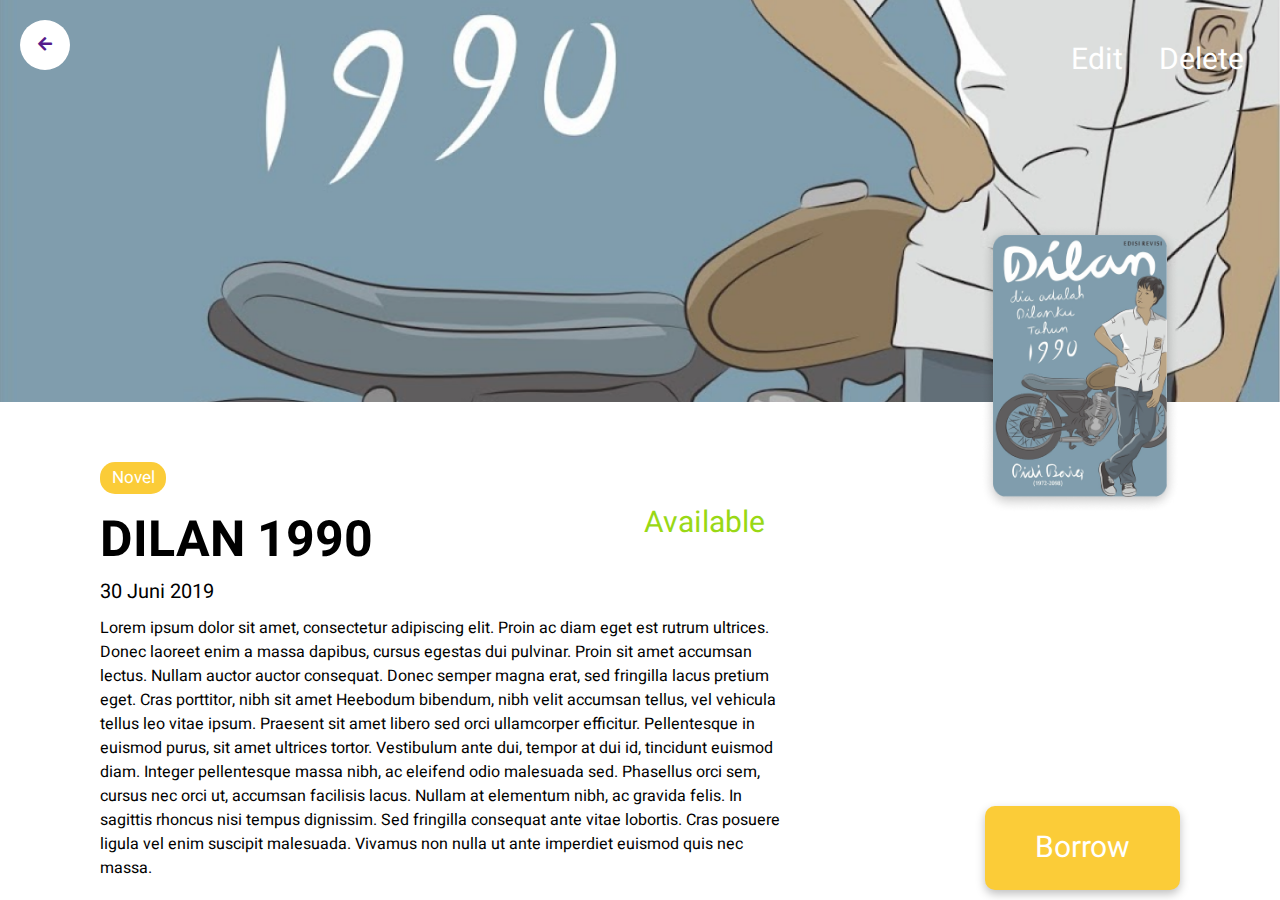
==== book_detail.html @ 7adb1bb9 "Updating all new files" ====
<!DOCTYPE html>
<html lang="en">
<head>
	<meta charset="utf-8">
	<meta name="viewport" content="width=device-width, initial-scale=1, shrink-to-fit=no">
	<title>Book Detail</title>
	<link href="https://fonts.googleapis.com/css?family=Heebo|Open+Sans&display=swap" rel="stylesheet">
	<link rel="stylesheet" type="text/css" href="https://cdnjs.cloudflare.com/ajax/libs/font-awesome/5.12.1/css/all.min.css">
	<style>
		html, body {
			margin: 0;
			padding: 0;
			height: 100%;
			width: 100%;
		}
		a.borrow-btn {
			font-family: Heebo;

			font-size: 30px;
			color: #FFFFFF;
			background: #FBCC38;
			box-shadow: 0px 4px 10px rgba(0, 0, 0, 0.25);
			border-radius: 10px;
			padding: 20px 50px;
		}
		button.nav-admin {
			font-family: Heebo;

			text-decoration: none;
			font-size: 30px;
			line-height: 39px;

			margin: 20px 10px;

			color: #FFFFFF;
			background-color: rgba(0,0,0,0);
			border: none;
		}
		article {
			display: flex;
			flex-direction: row;
			justify-content: space-between;
		}
		div.book-detail	{
			display: flex;
			flex-direction: row;
			justify-content: space-between;
		}
		div.book-status {
			font-family: Heebo;
			font-size: 30px;
			line-height: 39px;
			padding: 0 20px;

			color: #99D815;
		}
		div.container {
			height: 100%;
			display: flex;
			flex-direction: column;
			z-index: 1;
		}
		div.genre {
			color: #ffffff;

			font-family: Heebo;
			font-size: 17px;
			line-height: 22px;

			background: #FBCC38;
			padding: 5px 8px;
			margin: 10px 0;
			border-radius: 15px;

			width: 50px;
			text-align: center;
		}
		div.nav-arrow {
			width: 50px;
			height: 50px;
			background: #ffffff;
			border-radius: 50%;
			display: flex;
			justify-content: center;
			align-items: center;
		}
		div.synopsys {
			font-family: Heebo;
			margin: 10px 0;
		}
		div.thumbnail {
			top: 25%;
			width: 100%;
			display: flex;
			flex-direction: row;
			justify-content: flex-end;
			position: absolute;
			z-index: 2;
		}
		img.img-thumbnail {
			width: 200px;
			height: 288.81px;
			margin-right: 100px;
		}
		button {
			font-size: 30px;
			line-height: 39px;
		}
		h3 {
			font-family: Heebo;
			font-size: 50px;
			margin: 0;
		}
		header#background {
			background-image: url(assets/img/covernya.png);
			background-size: cover;
			height: 50%;
		}
		nav {
			display: flex;
			flex-direction: row;
			justify-content: space-between;
			padding: 20px 20px;
		}
		main {
			margin: 50px 100px 10px;
			height: 50%;
			display: flex;
			flex-direction: row;
		}
		p#date {
			font-family: Heebo;
			font-size: 20px;
			margin: 0;
		}
		section.detail {
			margin: 0 200px 0 0;
			display: flex;
			flex-direction: column;
		}
		section.rent {
			display: flex;
			flex-direction: column;
			justify-content: flex-end;
		}
		/* modal */
		div.modal {
			display: none; 
			position: fixed; 
			z-index: 3;
			left: 0;
			top: 0;
			width: 100%; 
			height: 100%;
			overflow: auto;
			background-color: rgb(0,0,0);
			background-color: rgba(0,0,0,0.4);
			font-family: Heebo;
		}
		div.modal-content {
			position: relative;
			background-color: #fefefe;
			margin: auto;
			padding: 0;
			border: 1px solid #888;
			border-radius: 20px;
			width: 80%;
			box-shadow: 0 4px 8px 0 rgba(0,0,0,0.2),0 6px 20px 0 rgba(0,0,0,0.19);
			animation-name: animatetop;
			animation-duration: 0.4s
		}
		.close {
			color: #000000;
			float: right;
			font-size: 28px;
			font-weight: bold;
		}
		.close:hover,
		.close:focus {
			color: #ff0000;
			text-decoration: none;
			cursor: pointer;
		}
		.modal-header {
			margin: 25px 25px;
			padding: 2px 16px;
			color: #000000;
		}
		.modal-body {
			margin: 25px 25px;
			padding: 2px 16px;
		}
		div.form-group {
			display: flex;
			flex-direction: row;
			justify-content: space-between;
			margin: 20px 0;
		}
		div.modal-btn {
			display: flex;
			flex-direction: row;
			justify-content: flex-end;
		}
		button.submit-btn {
			border: none;
			background: #FBCC38;
			border-radius: 15px;
			color: #ffffff;
		}
		.form-label {
			font-size: 30px;
			width: 35%;
		}
		.form-input {
			border: 1px solid rgba(0, 0, 0, 0.5);
			border-radius: 10px;
			width: 100%;
			font-size: 30px;
			color: #C8BABA;
			padding: 20px 20px;
		}
		/* mobile */
		@media (max-width: 600px) {
			div.container {
				display: flex;
				flex-direction: column;
				justify-content: space-between;
			}
			nav {
				background-image: linear-gradient(0deg, rgba(0,0,0,0.2), rgba(0,0,0,0.2));
				width: 95%;
				position: fixed;
				z-index: 3;
			}
			div.nav-admin-container {
				display: flex;
				flex-direction: row;
			}
			button.nav-admin {
				margin-top: 0;
				margin-bottom: 0;
			}
			div.book-detail {
				display: flex;
				flex-direction: row;
				justify-content: flex-start;
			}
			div.book-status {
				top: 52%;
				width: 80%;
				display: flex;
				flex-direction: row;
				justify-content: flex-end;
				position: absolute;
				z-index: 2;
			}
			div.thumbnail {
				display: flex;
				flex-direction: row;
				justify-content: flex-start;
				align-items: center;
			}
			img.img-thumbnail {
				margin: 0;
			}
			main {
				margin: 0 50px;
			}
			article {
				display: flex;
				flex-direction: row;
				margin-top: 100px;
				width: 100%;
			}
			section.detail {
				margin-right: 0;
				margin-bottom: 100px;
			}
			div.synopsys {
				margin-bottom: 100px;
			}
			section.rent {
				display: flex;
				flex-direction: column;
			}
			a.borrow-btn {
				box-shadow: 0px 4px 10px rgba(0, 0, 0, 0.25);
				border-radius: 10px;
				padding: 20px 50px;
				z-index: 3;
				position: fixed;
				bottom: 5%;
				right: 6%;
				padding: 10px 20px;
			}
		}
	</style>
</head>
<body>
	<div class="container">
		<div class="thumbnail">
			<img src="assets/img/book-cover.png" alt="" class="img-thumbnail">
		</div>
		<header id="background">	
			<nav id="nav-bg">
				<div class="nav-arrow">
					<a href="">
						<i class="fas fa-arrow-left"></i>
					</a>	
				</div>
				<div class="nav-admin-container">
					<button class="nav-admin" id="edit-btn">Edit</button>
						<div id="edit-modal" class="modal">
							<div class="modal-content">
								<div class="modal-header">
									<span class="close">&times;</span>
									<h2>Edit Data</h2>
								</div>
								<div class="modal-body">
									<form action="" class="modal-form">
										<div class="form-group">
											<label for="url" class="form-label">Url Image</label>
											<input type="text" class="form-input" name="url" id="url" placeholder="http://gambar.com/dilan.jpg">
										</div>
										<div class="form-group">
											<label for="title" class="form-label">Title</label>
											<input type="text" class="form-input" name="title" id="title" placeholder="Dilan 1990">
										</div>
										<div class="form-group">
											<label for="description" class="form-label">Description</label>
											<textarea name="description" class="form-input" id="description" rows="5">Lorem ipsum dolor sit amet, consectetur adipiscing elit. Proin ac diam eget est rutrum ultrices. Donec laoreet enim a massa dapibus, cursus egestas dui pulvinar.</textarea>
										</div>
										<div class="form-group modal-btn">
											<button type="submit" class="submit-btn">Save</button>
										</div>
									</form>
								</div>
							</div>
						</div>
					<button class="nav-admin" id="delete-btn">Delete</button>
						<div id="delete-modal" class="modal">
							<div class="modal-content">
								<div class="modal-header">
									<span class="close">&times;</span>
								</div>
								<div class="modal-body">
									<img src="assets/img/checked.png" alt="">
									<p>Data <b>Dilan 1990</b> berhasil dihapus!</p>
								</div>
							</div>
						</div>
				</div>
			</nav>
		</header>
		<main>
			<article>
				<section class="detail">
					<div class="genre">
						<span>Novel</span>
					</div>
					<div class="book-detail">
						<div class="book-title">
							<h3>DILAN 1990</h3>
							<p id="date">30 Juni 2019</p>
						</div>
						<div class="book-status">
							<span>Available</span>
						</div>
					</div>
					<div class="synopsys">
						Lorem ipsum dolor sit amet, consectetur adipiscing elit. Proin ac diam eget est rutrum ultrices. Donec laoreet enim a massa dapibus, cursus egestas dui pulvinar. Proin sit amet accumsan lectus. Nullam auctor auctor consequat. Donec semper magna erat, sed fringilla lacus pretium eget. Cras porttitor, nibh sit amet Heebodum bibendum, nibh velit accumsan tellus, vel vehicula tellus leo vitae ipsum. Praesent sit amet libero sed orci ullamcorper efficitur. Pellentesque in euismod purus, sit amet ultrices tortor. Vestibulum ante dui, tempor at dui id, tincidunt euismod diam. Integer pellentesque massa nibh, ac eleifend odio malesuada sed. Phasellus orci sem, cursus nec orci ut, accumsan facilisis lacus. Nullam at elementum nibh, ac gravida felis. In sagittis rhoncus nisi tempus dignissim. Sed fringilla consequat ante vitae lobortis. Cras posuere ligula vel enim suscipit malesuada. Vivamus non nulla ut ante imperdiet euismod quis nec massa.
					</div>
				</section>
				<section class="rent">
					<a class="borrow-btn">Borrow</a class="borrow-btn">
				</section>
			</article>
		</main>
	</div>
	<script>
		var modal = document.querySelectorAll("#edit-modal, #delete-modal");

		var btn = document.querySelectorAll("#edit-btn, #delete-btn");

		var span = document.getElementsByClassName("close");

		btn[0].onclick = function() {
			modal[0].style.cssText = "display: flex; flex-direction: row; justify-content: center; align-items: center;";
		}

		btn[1].onclick = function() {
			modal[1].style.cssText = "display: flex; flex-direction: row; justify-content: center; align-items: center;";
		}

		span[0].onclick = function() {
			modal[0].style.display = "none";
		}

		span[1].onclick = function() {
			modal[1].style.display = "none";
		}

		window.onclick = function(event) {
			if (event.target == modal[0]) {
				modal[0].style.display = "none";
			}
		}

		window.onclick = function(event) {
			if (event.target == modal[1]) {
				modal[1].style.display = "none";
			}
		}
	</script>
</body>
</html>
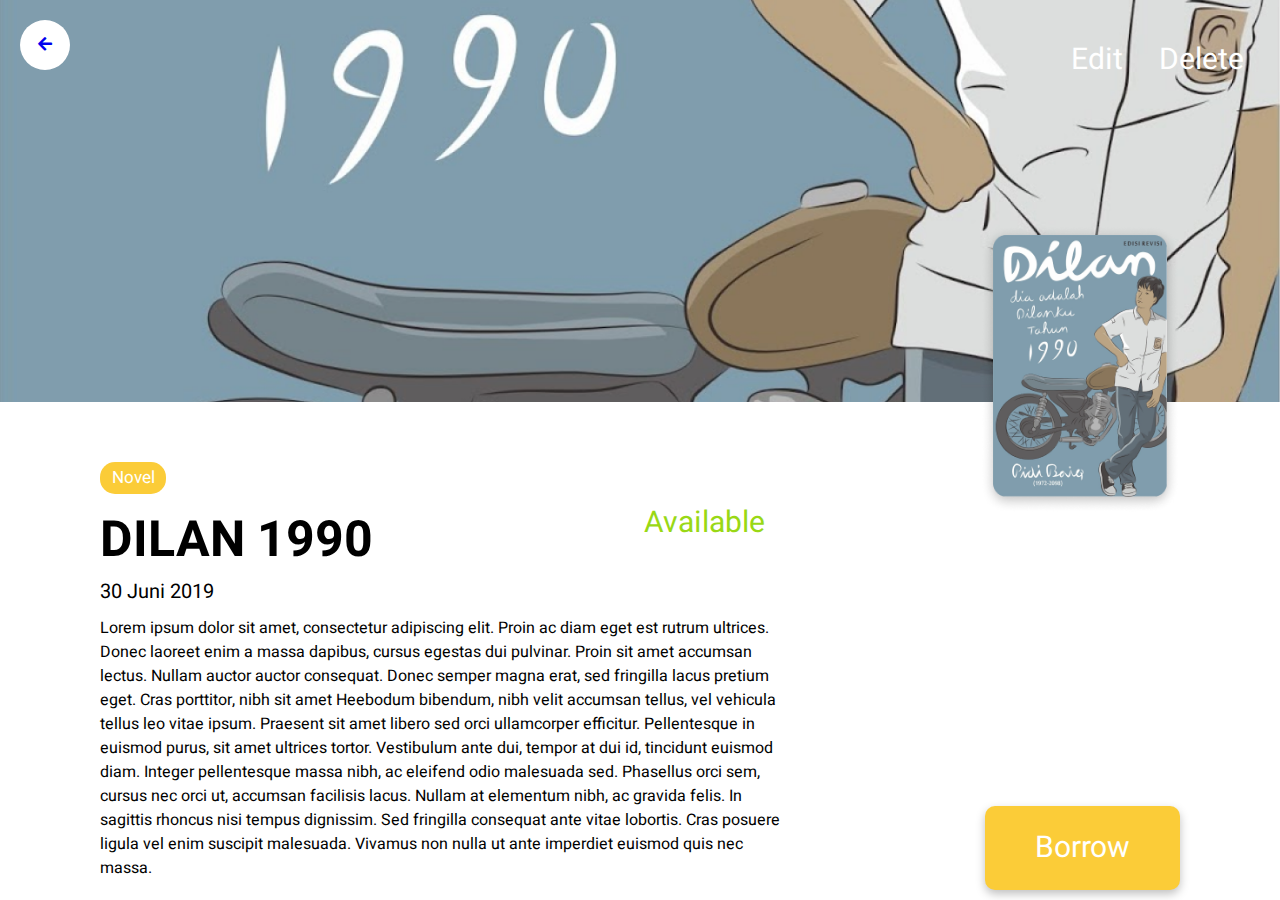
==== commit 837efecd: "Change anchor target on nav button to home" ====
--- a/book_detail.html
+++ b/book_detail.html
@@ -147,7 +147,7 @@
 		div.modal {
 			display: none; 
 			position: fixed; 
-			z-index: 3;
+			z-index: 10;
 			left: 0;
 			top: 0;
 			width: 100%; 
@@ -157,7 +157,9 @@
 			background-color: rgba(0,0,0,0.4);
 			font-family: Heebo;
 		}
-		div.modal-content {
+		div.edit-modal-content {
+			display: flex;
+    		flex-direction: column;
 			position: relative;
 			background-color: #fefefe;
 			margin: auto;
@@ -166,8 +168,20 @@
 			border-radius: 20px;
 			width: 80%;
 			box-shadow: 0 4px 8px 0 rgba(0,0,0,0.2),0 6px 20px 0 rgba(0,0,0,0.19);
-			animation-name: animatetop;
-			animation-duration: 0.4s
+		}
+		div.delete-modal-content {
+			display: flex;
+    		flex-direction: column;
+			position: relative;
+			background-color: #fefefe;
+			margin: auto;
+			padding: 0;
+			border: 1px solid #888;
+			border-radius: 20px;
+			height: 60%;
+			width: 60%;
+			box-shadow: 0 4px 8px 0 rgba(0,0,0,0.2),0 6px 20px 0 rgba(0,0,0,0.19);
+
 		}
 		.close {
 			color: #000000;
@@ -190,6 +204,14 @@
 			margin: 25px 25px;
 			padding: 2px 16px;
 		}
+		.delete-modal-body {
+			display: flex;
+			flex-direction: column;
+			justify-content: center;
+			align-items: center;
+			margin: 25px 25px;
+			padding: 2px 16px;
+		}
 		div.form-group {
 			display: flex;
 			flex-direction: row;
@@ -214,7 +236,7 @@
 		.form-input {
 			border: 1px solid rgba(0, 0, 0, 0.5);
 			border-radius: 10px;
-			width: 100%;
+			width: 90%;
 			font-size: 30px;
 			color: #C8BABA;
 			padding: 20px 20px;
@@ -287,11 +309,16 @@
 				box-shadow: 0px 4px 10px rgba(0, 0, 0, 0.25);
 				border-radius: 10px;
 				padding: 20px 50px;
-				z-index: 3;
+				z-index: 2;
 				position: fixed;
 				bottom: 5%;
 				right: 6%;
 				padding: 10px 20px;
+			}
+			div.edit-modal-content div.form-group {
+				display: flex;
+				flex-direction: column;
+				justify-content: flex-start;
 			}
 		}
 	</style>
@@ -304,16 +331,16 @@
 		<header id="background">	
 			<nav id="nav-bg">
 				<div class="nav-arrow">
-					<a href="">
+					<a href="home.html">
 						<i class="fas fa-arrow-left"></i>
 					</a>	
 				</div>
 				<div class="nav-admin-container">
 					<button class="nav-admin" id="edit-btn">Edit</button>
 						<div id="edit-modal" class="modal">
-							<div class="modal-content">
+							<div class="edit-modal-content">
 								<div class="modal-header">
-									<span class="close">&times;</span>
+									<span class="close"><i class="fas fa-times"></i></span>
 									<h2>Edit Data</h2>
 								</div>
 								<div class="modal-body">
@@ -339,11 +366,11 @@
 						</div>
 					<button class="nav-admin" id="delete-btn">Delete</button>
 						<div id="delete-modal" class="modal">
-							<div class="modal-content">
+							<div class="delete-modal-content">
 								<div class="modal-header">
-									<span class="close">&times;</span>
+									<span class="close"><i class="fas fa-times"></i></span>
 								</div>
-								<div class="modal-body">
+								<div class="delete-modal-body">
 									<img src="assets/img/checked.png" alt="">
 									<p>Data <b>Dilan 1990</b> berhasil dihapus!</p>
 								</div>
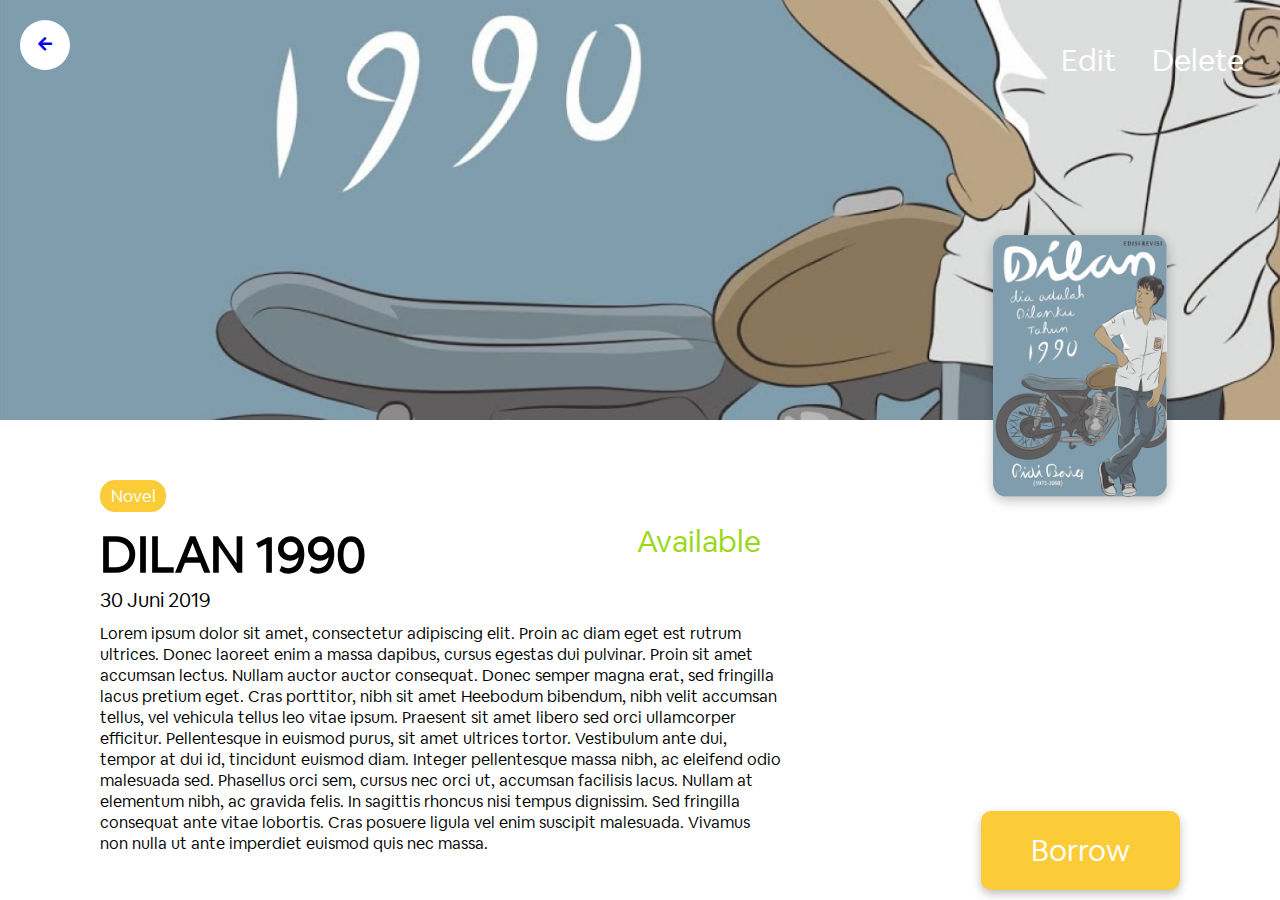
==== commit d0a7b3b0: "Add new font" ====
--- a/book_detail.html
+++ b/book_detail.html
@@ -4,324 +4,9 @@
 	<meta charset="utf-8">
 	<meta name="viewport" content="width=device-width, initial-scale=1, shrink-to-fit=no">
 	<title>Book Detail</title>
-	<link href="https://fonts.googleapis.com/css?family=Heebo|Open+Sans&display=swap" rel="stylesheet">
+	<link href="https://fonts.googleapis.com/css?family=Montserrat|Open+Sans&display=swap" rel="stylesheet">
 	<link rel="stylesheet" type="text/css" href="https://cdnjs.cloudflare.com/ajax/libs/font-awesome/5.12.1/css/all.min.css">
-	<style>
-		html, body {
-			margin: 0;
-			padding: 0;
-			height: 100%;
-			width: 100%;
-		}
-		a.borrow-btn {
-			font-family: Heebo;
-
-			font-size: 30px;
-			color: #FFFFFF;
-			background: #FBCC38;
-			box-shadow: 0px 4px 10px rgba(0, 0, 0, 0.25);
-			border-radius: 10px;
-			padding: 20px 50px;
-		}
-		button.nav-admin {
-			font-family: Heebo;
-
-			text-decoration: none;
-			font-size: 30px;
-			line-height: 39px;
-
-			margin: 20px 10px;
-
-			color: #FFFFFF;
-			background-color: rgba(0,0,0,0);
-			border: none;
-		}
-		article {
-			display: flex;
-			flex-direction: row;
-			justify-content: space-between;
-		}
-		div.book-detail	{
-			display: flex;
-			flex-direction: row;
-			justify-content: space-between;
-		}
-		div.book-status {
-			font-family: Heebo;
-			font-size: 30px;
-			line-height: 39px;
-			padding: 0 20px;
-
-			color: #99D815;
-		}
-		div.container {
-			height: 100%;
-			display: flex;
-			flex-direction: column;
-			z-index: 1;
-		}
-		div.genre {
-			color: #ffffff;
-
-			font-family: Heebo;
-			font-size: 17px;
-			line-height: 22px;
-
-			background: #FBCC38;
-			padding: 5px 8px;
-			margin: 10px 0;
-			border-radius: 15px;
-
-			width: 50px;
-			text-align: center;
-		}
-		div.nav-arrow {
-			width: 50px;
-			height: 50px;
-			background: #ffffff;
-			border-radius: 50%;
-			display: flex;
-			justify-content: center;
-			align-items: center;
-		}
-		div.synopsys {
-			font-family: Heebo;
-			margin: 10px 0;
-		}
-		div.thumbnail {
-			top: 25%;
-			width: 100%;
-			display: flex;
-			flex-direction: row;
-			justify-content: flex-end;
-			position: absolute;
-			z-index: 2;
-		}
-		img.img-thumbnail {
-			width: 200px;
-			height: 288.81px;
-			margin-right: 100px;
-		}
-		button {
-			font-size: 30px;
-			line-height: 39px;
-		}
-		h3 {
-			font-family: Heebo;
-			font-size: 50px;
-			margin: 0;
-		}
-		header#background {
-			background-image: url(assets/img/covernya.png);
-			background-size: cover;
-			height: 50%;
-		}
-		nav {
-			display: flex;
-			flex-direction: row;
-			justify-content: space-between;
-			padding: 20px 20px;
-		}
-		main {
-			margin: 50px 100px 10px;
-			height: 50%;
-			display: flex;
-			flex-direction: row;
-		}
-		p#date {
-			font-family: Heebo;
-			font-size: 20px;
-			margin: 0;
-		}
-		section.detail {
-			margin: 0 200px 0 0;
-			display: flex;
-			flex-direction: column;
-		}
-		section.rent {
-			display: flex;
-			flex-direction: column;
-			justify-content: flex-end;
-		}
-		/* modal */
-		div.modal {
-			display: none; 
-			position: fixed; 
-			z-index: 10;
-			left: 0;
-			top: 0;
-			width: 100%; 
-			height: 100%;
-			overflow: auto;
-			background-color: rgb(0,0,0);
-			background-color: rgba(0,0,0,0.4);
-			font-family: Heebo;
-		}
-		div.edit-modal-content {
-			display: flex;
-    		flex-direction: column;
-			position: relative;
-			background-color: #fefefe;
-			margin: auto;
-			padding: 0;
-			border: 1px solid #888;
-			border-radius: 20px;
-			width: 80%;
-			box-shadow: 0 4px 8px 0 rgba(0,0,0,0.2),0 6px 20px 0 rgba(0,0,0,0.19);
-		}
-		div.delete-modal-content {
-			display: flex;
-    		flex-direction: column;
-			position: relative;
-			background-color: #fefefe;
-			margin: auto;
-			padding: 0;
-			border: 1px solid #888;
-			border-radius: 20px;
-			height: 60%;
-			width: 60%;
-			box-shadow: 0 4px 8px 0 rgba(0,0,0,0.2),0 6px 20px 0 rgba(0,0,0,0.19);
-
-		}
-		.close {
-			color: #000000;
-			float: right;
-			font-size: 28px;
-			font-weight: bold;
-		}
-		.close:hover,
-		.close:focus {
-			color: #ff0000;
-			text-decoration: none;
-			cursor: pointer;
-		}
-		.modal-header {
-			margin: 25px 25px;
-			padding: 2px 16px;
-			color: #000000;
-		}
-		.modal-body {
-			margin: 25px 25px;
-			padding: 2px 16px;
-		}
-		.delete-modal-body {
-			display: flex;
-			flex-direction: column;
-			justify-content: center;
-			align-items: center;
-			margin: 25px 25px;
-			padding: 2px 16px;
-		}
-		div.form-group {
-			display: flex;
-			flex-direction: row;
-			justify-content: space-between;
-			margin: 20px 0;
-		}
-		div.modal-btn {
-			display: flex;
-			flex-direction: row;
-			justify-content: flex-end;
-		}
-		button.submit-btn {
-			border: none;
-			background: #FBCC38;
-			border-radius: 15px;
-			color: #ffffff;
-		}
-		.form-label {
-			font-size: 30px;
-			width: 35%;
-		}
-		.form-input {
-			border: 1px solid rgba(0, 0, 0, 0.5);
-			border-radius: 10px;
-			width: 90%;
-			font-size: 30px;
-			color: #C8BABA;
-			padding: 20px 20px;
-		}
-		/* mobile */
-		@media (max-width: 600px) {
-			div.container {
-				display: flex;
-				flex-direction: column;
-				justify-content: space-between;
-			}
-			nav {
-				background-image: linear-gradient(0deg, rgba(0,0,0,0.2), rgba(0,0,0,0.2));
-				width: 95%;
-				position: fixed;
-				z-index: 3;
-			}
-			div.nav-admin-container {
-				display: flex;
-				flex-direction: row;
-			}
-			button.nav-admin {
-				margin-top: 0;
-				margin-bottom: 0;
-			}
-			div.book-detail {
-				display: flex;
-				flex-direction: row;
-				justify-content: flex-start;
-			}
-			div.book-status {
-				top: 52%;
-				width: 80%;
-				display: flex;
-				flex-direction: row;
-				justify-content: flex-end;
-				position: absolute;
-				z-index: 2;
-			}
-			div.thumbnail {
-				display: flex;
-				flex-direction: row;
-				justify-content: flex-start;
-				align-items: center;
-			}
-			img.img-thumbnail {
-				margin: 0;
-			}
-			main {
-				margin: 0 50px;
-			}
-			article {
-				display: flex;
-				flex-direction: row;
-				margin-top: 100px;
-				width: 100%;
-			}
-			section.detail {
-				margin-right: 0;
-				margin-bottom: 100px;
-			}
-			div.synopsys {
-				margin-bottom: 100px;
-			}
-			section.rent {
-				display: flex;
-				flex-direction: column;
-			}
-			a.borrow-btn {
-				box-shadow: 0px 4px 10px rgba(0, 0, 0, 0.25);
-				border-radius: 10px;
-				padding: 20px 50px;
-				z-index: 2;
-				position: fixed;
-				bottom: 5%;
-				right: 6%;
-				padding: 10px 20px;
-			}
-			div.edit-modal-content div.form-group {
-				display: flex;
-				flex-direction: column;
-				justify-content: flex-start;
-			}
-		}
-	</style>
+	<link rel="stylesheet" href="assets/css/book_detail.css">
 </head>
 <body>
 	<div class="container">
@@ -404,40 +89,6 @@
 			</article>
 		</main>
 	</div>
-	<script>
-		var modal = document.querySelectorAll("#edit-modal, #delete-modal");
-
-		var btn = document.querySelectorAll("#edit-btn, #delete-btn");
-
-		var span = document.getElementsByClassName("close");
-
-		btn[0].onclick = function() {
-			modal[0].style.cssText = "display: flex; flex-direction: row; justify-content: center; align-items: center;";
-		}
-
-		btn[1].onclick = function() {
-			modal[1].style.cssText = "display: flex; flex-direction: row; justify-content: center; align-items: center;";
-		}
-
-		span[0].onclick = function() {
-			modal[0].style.display = "none";
-		}
-
-		span[1].onclick = function() {
-			modal[1].style.display = "none";
-		}
-
-		window.onclick = function(event) {
-			if (event.target == modal[0]) {
-				modal[0].style.display = "none";
-			}
-		}
-
-		window.onclick = function(event) {
-			if (event.target == modal[1]) {
-				modal[1].style.display = "none";
-			}
-		}
-	</script>
+	<script src="assets/js/book_detail.js"></script>
 </body>
 </html>--- a/assets/css/book_detail.css
+++ b/assets/css/book_detail.css
@@ -0,0 +1,370 @@
+@font-face {
+    font-family: 'AirBnb';
+    src: url('../font/airbnb-cereal-app-cufonfonts-webfont/AirbnbCerealBook.woff') format('woff')
+}
+
+html, body {
+    margin: 0;
+    padding: 0;
+    height: 100%;
+    width: 100%;
+}
+a.borrow-btn {
+    font-family: 'AirBnb', 'Montserrat', sans-serif;
+
+    font-size: 30px;
+    color: #FFFFFF;
+    background: #FBCC38;
+    box-shadow: 0px 4px 10px rgba(0, 0, 0, 0.25);
+    border-radius: 10px;
+    padding: 20px 50px;
+}
+button.nav-admin {
+    font-family: 'AirBnb', 'Montserrat', sans-serif;
+
+    text-decoration: none;
+    font-size: 30px;
+    line-height: 39px;
+
+    margin: 20px 10px;
+
+    color: #FFFFFF;
+    background-color: rgba(0,0,0,0);
+    border: none;
+}
+article {
+    display: flex;
+    flex-direction: row;
+    justify-content: space-between;
+}
+div.book-detail	{
+    display: flex;
+    flex-direction: row;
+    justify-content: space-between;
+}
+div.book-status {
+    font-family: 'AirBnb', 'Montserrat', sans-serif;
+    font-size: 30px;
+    line-height: 39px;
+    padding: 0 20px;
+
+    color: #99D815;
+}
+div.container {
+    height: 100%;
+    display: flex;
+    flex-direction: column;
+    z-index: 1;
+}
+div.genre {
+    color: #ffffff;
+
+    font-family: 'AirBnb', 'Montserrat', sans-serif;
+    font-size: 17px;
+    line-height: 22px;
+
+    background: #FBCC38;
+    padding: 5px 8px;
+    margin: 10px 0;
+    border-radius: 15px;
+
+    width: 50px;
+    text-align: center;
+}
+div.nav-arrow {
+    width: 50px;
+    height: 50px;
+    background: #ffffff;
+    border-radius: 50%;
+    display: flex;
+    justify-content: center;
+    align-items: center;
+}
+div.synopsys {
+    font-family: 'AirBnb', 'Montserrat', sans-serif;
+    margin: 10px 0;
+}
+div.thumbnail {
+    top: 25%;
+    width: 100%;
+    display: flex;
+    flex-direction: row;
+    justify-content: flex-end;
+    position: absolute;
+    z-index: 2;
+}
+img.img-thumbnail {
+    width: 200px;
+    height: 288.81px;
+    margin-right: 100px;
+}
+button {
+    font-size: 30px;
+    line-height: 39px;
+}
+h3 {
+    font-family: 'AirBnb', 'Montserrat', sans-serif;
+    font-size: 50px;
+    margin: 0;
+}
+header#background {
+    background-image: url(../img/covernya.png);
+    background-size: cover;
+    height: 50%;
+}
+nav {
+    display: flex;
+    flex-direction: row;
+    justify-content: space-between;
+    padding: 20px 20px;
+}
+main {
+    margin: 50px 100px 10px;
+    height: 50%;
+    display: flex;
+    flex-direction: row;
+}
+p#date {
+    font-family: 'AirBnb', 'Montserrat', sans-serif;
+    font-size: 20px;
+    margin: 0;
+}
+section.detail {
+    margin: 0 200px 0 0;
+    display: flex;
+    flex-direction: column;
+}
+section.rent {
+    display: flex;
+    flex-direction: column;
+    justify-content: flex-end;
+}
+/* modal */
+div.modal {
+    display: none; 
+    position: fixed; 
+    z-index: 10;
+    left: 0;
+    top: 0;
+    width: 100%; 
+    height: 100%;
+    overflow: auto;
+    background-color: rgb(0,0,0);
+    background-color: rgba(0,0,0,0.4);
+    font-family: 'AirBnb', 'Montserrat', sans-serif;
+}
+div.edit-modal-content {
+    display: flex;
+    flex-direction: column;
+    position: relative;
+    background-color: #fefefe;
+    margin: auto;
+    padding: 0;
+    border: 1px solid #888;
+    border-radius: 20px;
+    width: 80%;
+    box-shadow: 0 4px 8px 0 rgba(0,0,0,0.2),0 6px 20px 0 rgba(0,0,0,0.19);
+}
+div.delete-modal-content {
+    display: flex;
+    flex-direction: column;
+    position: relative;
+    background-color: #fefefe;
+    margin: auto;
+    padding: 0;
+    border: 1px solid #888;
+    border-radius: 20px;
+    height: 60%;
+    width: 50%;
+    box-shadow: 0 4px 8px 0 rgba(0,0,0,0.2),0 6px 20px 0 rgba(0,0,0,0.19);
+
+}
+.close {
+    color: #000000;
+    float: right;
+    font-size: 28px;
+    font-weight: bold;
+}
+.close:hover,
+.close:focus {
+    color: #ff0000;
+    text-decoration: none;
+    cursor: pointer;
+}
+.modal-header {
+    margin: 25px 25px;
+    padding: 2px 16px;
+    color: #000000;
+}
+.modal-body {
+    margin: 25px 25px;
+    padding: 2px 16px;
+}
+.delete-modal-body {
+    display: flex;
+    flex-direction: column;
+    justify-content: center;
+    align-items: center;
+    margin: 25px 25px;
+    padding: 2px 16px;
+}
+div.form-group {
+    display: flex;
+    flex-direction: row;
+    justify-content: space-between;
+    margin: 20px 0;
+}
+div.modal-btn {
+    display: flex;
+    flex-direction: row;
+    justify-content: flex-end;
+}
+button.submit-btn {
+    border: none;
+    background: #FBCC38;
+    border-radius: 15px;
+    color: #ffffff;
+    padding: 10px 30px;
+}
+.form-label {
+    font-size: 30px;
+    width: 35%;
+}
+.form-input {
+    border: 1px solid rgba(0, 0, 0, 0.5);
+    border-radius: 10px;
+    width: 90%;
+    font-size: 30px;
+    color: #C8BABA;
+    padding: 20px 20px;
+}
+
+@media only screen, (min-width:1024px) and (max-width: 1440px) {
+    div.delete-modal-body {
+        margin-top: 0
+    }
+    div.delete-modal-body img {
+        width: 200px;
+    }
+    div.delete-modal-body p {
+        font-size: 150%;
+    }    
+}
+
+/* mobile */
+@media (max-width: 600px) {
+    div.container {
+        display: flex;
+        flex-direction: column;
+        justify-content: space-between;
+    }
+    nav {
+        background-image: linear-gradient(0deg, rgba(0,0,0,0.2), rgba(0,0,0,0.2));
+        width: 95%;
+        position: fixed;
+        z-index: 3;
+    }
+    div.nav-admin-container {
+        display: flex;
+        flex-direction: row;
+    }
+    button.nav-admin {
+        margin-top: 0;
+        margin-bottom: 0;
+    }
+    div.book-detail {
+        display: flex;
+        flex-direction: row;
+        justify-content: flex-start;
+    }
+    div.book-status {
+        top: 52%;
+        width: 80%;
+        display: flex;
+        flex-direction: row;
+        justify-content: flex-end;
+        position: absolute;
+        z-index: 2;
+    }
+    div.thumbnail {
+        display: flex;
+        flex-direction: row;
+        justify-content: flex-start;
+        align-items: center;
+    }
+    img.img-thumbnail {
+        margin: 0;
+    }
+    main {
+        margin: 0 50px;
+    }
+    article {
+        display: flex;
+        flex-direction: row;
+        margin-top: 100px;
+        width: 100%;
+    }
+    section.detail {
+        margin-right: 0;
+        margin-bottom: 100px;
+    }
+    div.synopsys {
+        margin-bottom: 100px;
+    }
+    section.rent {
+        display: flex;
+        flex-direction: column;
+    }
+    a.borrow-btn {
+        box-shadow: 0px 4px 10px rgba(0, 0, 0, 0.25);
+        border-radius: 10px;
+        padding: 20px 50px;
+        z-index: 2;
+        position: fixed;
+        bottom: 5%;
+        right: 6%;
+        padding: 10px 20px;
+    }
+    div.edit-modal-content div.form-group {
+        display: flex;
+        flex-direction: column;
+        justify-content: flex-start;
+    }
+    div.edit-modal-content .modal-header {
+        margin-bottom: 0;
+    }
+    div.edit-modal-content .modal-body {
+        margin-top: 0;
+    }
+    div.delete-modal-content {
+        height: 50%;
+        width: 80%;
+    }
+    div.edit-modal-content .modal-header {
+        margin-bottom: 0;
+    }
+    div.edit-modal-content .modal-body {
+        margin-top: 0;
+    }
+    div.delete-modal-body {
+        margin-top: 0
+    }
+    div.delete-modal-body img {
+        width: 150px;
+    }
+    div.delete-modal-body p {
+        font-size: 120%;
+    }
+    .form-label {
+        font-size: 25px;
+        width: 35%;
+    }
+    .form-input {
+        border: 1px solid rgba(0, 0, 0, 0.5);
+        border-radius: 10px;
+        width: 90%;
+        font-size: 25px;
+        color: #C8BABA;
+        padding: 10px 10px;
+    }
+}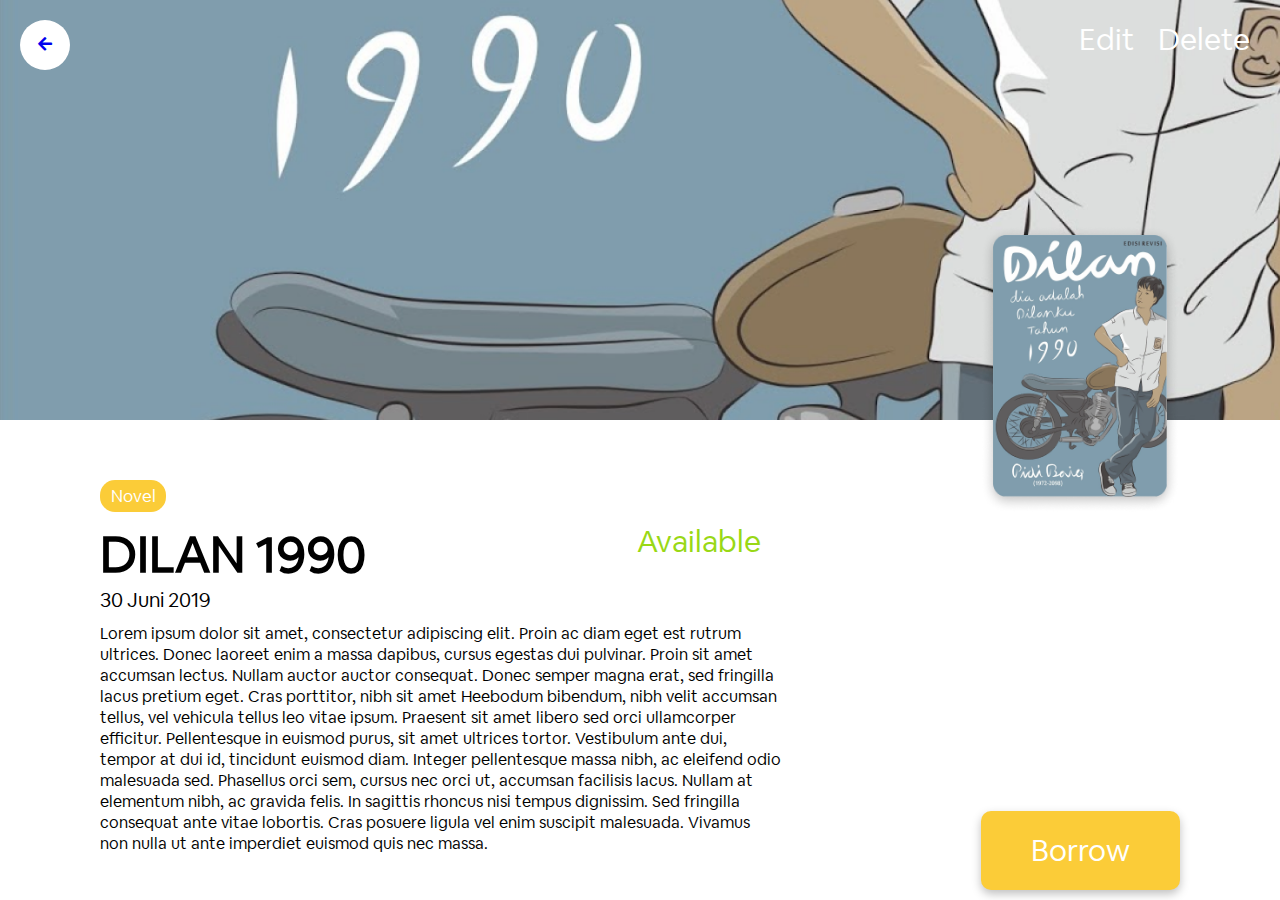
==== commit 70d797d3: "Change buttton for modal to anchor" ====
--- a/book_detail.html
+++ b/book_detail.html
@@ -21,7 +21,7 @@
 					</a>	
 				</div>
 				<div class="nav-admin-container">
-					<button class="nav-admin" id="edit-btn">Edit</button>
+					<a class="nav-admin" id="edit-btn">Edit</a>
 						<div id="edit-modal" class="modal">
 							<div class="edit-modal-content">
 								<div class="modal-header">
@@ -49,7 +49,7 @@
 								</div>
 							</div>
 						</div>
-					<button class="nav-admin" id="delete-btn">Delete</button>
+					<a class="nav-admin" id="delete-btn">Delete</a>
 						<div id="delete-modal" class="modal">
 							<div class="delete-modal-content">
 								<div class="modal-header">
--- a/assets/css/book_detail.css
+++ b/assets/css/book_detail.css
@@ -18,6 +18,20 @@
     box-shadow: 0px 4px 10px rgba(0, 0, 0, 0.25);
     border-radius: 10px;
     padding: 20px 50px;
+}
+a.nav-admin {
+    font-family: 'AirBnb', 'Montserrat', sans-serif;
+
+    text-decoration: none;
+    font-size: 30px;
+    line-height: 39px;
+
+    margin: 20px 10px;
+
+    color: #FFFFFF;
+}
+a.nav-admin:hover {
+    cursor: pointer;
 }
 button.nav-admin {
     font-family: 'AirBnb', 'Montserrat', sans-serif;
